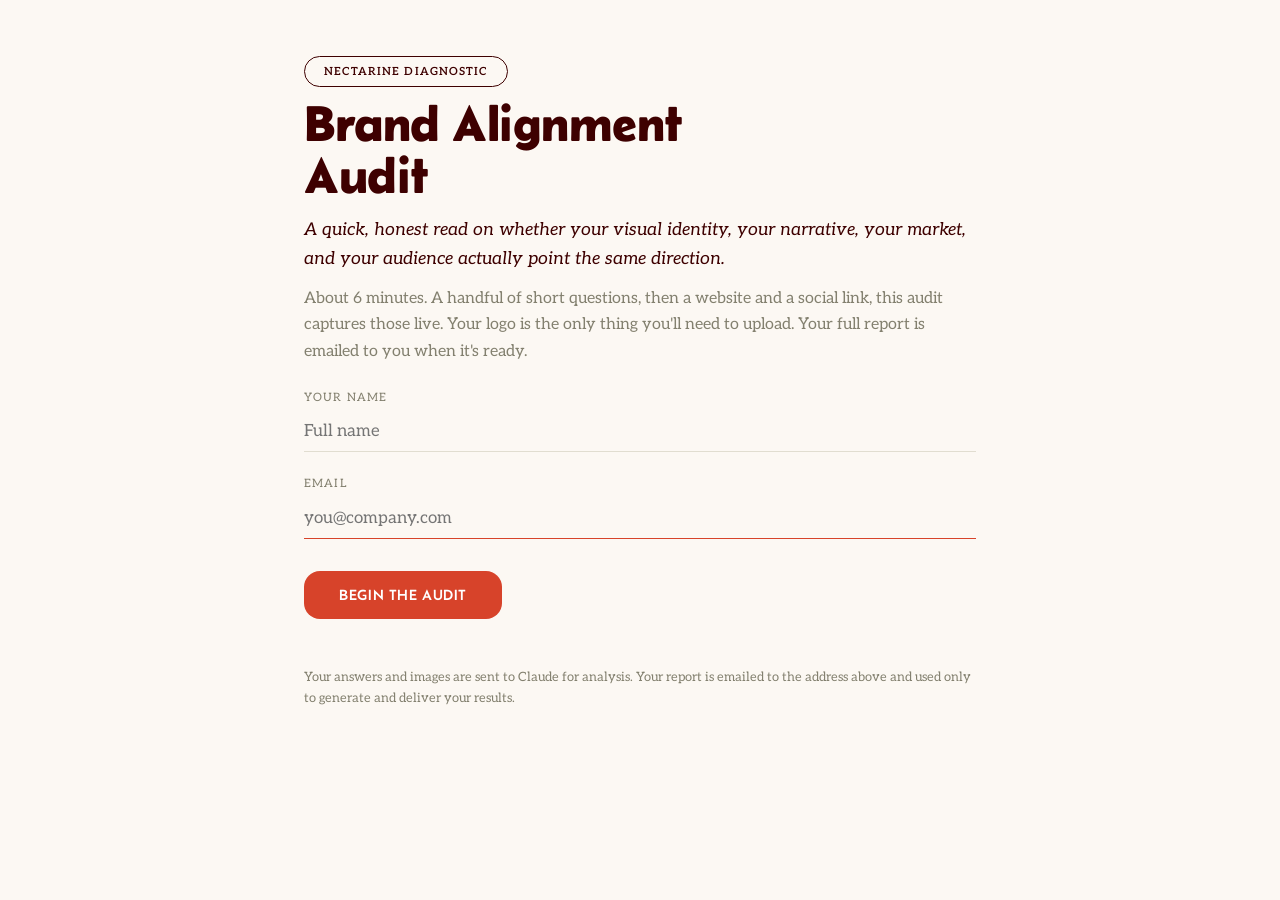
==== public/index.html @ aeb6fb5d "Add files via upload" ====
<!DOCTYPE html>
<html lang="en">
<head>
<meta charset="UTF-8">
<meta name="viewport" content="width=device-width, initial-scale=1.0">
<title>Brand Alignment Audit — Nectarine</title>
<style>
@import url('https://fonts.googleapis.com/css2?family=Belanosima:wght@400;600;700&family=Aleo:ital,wght@0,400;0,500;0,700;1,400&display=swap');

:root{
  --bg:#FCF8F3;
  --surface:#FFFFFF;
  --ink:#3E0000;
  --muted:#83806F;
  --line:#E1DDD0;
  --accent:#D7432A;
  --accent-soft:#F8DED5;
  --warn:#B8860B;
  --teal:#1F5C55;
  --teal-soft:#E3EEEB;
  --font-display:'Belanosima', sans-serif;
  --font-body:'Aleo', Georgia, serif;
  --font-mono:'Aleo', Georgia, serif;
}

*{box-sizing:border-box;}
html,body{margin:0;padding:0;}
body{
  background:var(--bg);
  color:var(--ink);
  font-family:var(--font-body);
  -webkit-font-smoothing:antialiased;
  min-height:100vh;
}
#app{
  max-width:720px;
  margin:0 auto;
  padding:clamp(1.5rem, 5vw, 3.5rem) clamp(1.25rem, 4vw, 1.5rem) 5rem;
}
::selection{background:var(--accent-soft);}

.eyebrow{
  display:inline-block;
  font-family:var(--font-mono);
  font-weight:600;
  font-size:.7rem;
  letter-spacing:.1em;
  text-transform:uppercase;
  color:var(--ink);
  border:1.5px solid var(--ink);
  border-radius:999px;
  padding:.5rem 1.2rem;
}
h1,h2,h3{
  font-family:var(--font-display);
  font-weight:600;
  letter-spacing:-0.01em;
  margin:0;
}
.h-intro{font-size:clamp(2.1rem, 6vw, 3.1rem); line-height:1.05; margin-top:.6rem;}
.h-question{font-size:clamp(1.5rem, 4.5vw, 2rem); line-height:1.15; margin-top:.9rem;}
.h-section{font-size:1.05rem; letter-spacing:.02em;}
p{line-height:1.65; margin:0.8rem 0 0;}
.lede{font-size:1.1rem; font-style:italic; color:var(--ink); margin-top:.9rem;}
.muted{color:var(--muted);}
.mono{font-family:var(--font-mono);}
.small{font-size:.8rem;}

a, .link-btn{color:var(--ink); cursor:pointer;}

/* buttons */
.btn{
  font-family:var(--font-display);
  font-weight:400;
  font-size:.92rem;
  letter-spacing:.04em;
  text-transform:uppercase;
  border:none;
  border-radius:16px;
  padding:1rem 2.2rem;
  cursor:pointer;
  transition:transform .12s ease, filter .15s ease, opacity .15s ease;
}
.btn-primary{background:var(--accent); color:#fff;}
.btn-primary:hover:not(:disabled){filter:brightness(0.88);}
.btn-primary:active:not(:disabled){transform:translateY(1px);}
.btn-primary:disabled{opacity:.35; cursor:not-allowed;}
.btn-ghost{
  background:none;
  font-family:var(--font-mono);
  font-size:.75rem;
  letter-spacing:.08em;
  text-transform:uppercase;
  color:var(--muted);
  text-decoration:underline;
  padding:0;
  border:none;
}
.btn-ghost:hover{color:var(--ink);}

.row-actions{display:flex; align-items:center; justify-content:space-between; margin-top:2rem; gap:1rem; flex-wrap:wrap;}

/* progress */
.progress-wrap{margin-bottom:2.2rem;}
.progress-track{height:2px; background:var(--line); width:100%; margin-top:.6rem; position:relative;}
.progress-fill{height:2px; background:var(--accent); transition:width .4s ease;}

/* inputs */
textarea, input[type=text], input[type=email]{
  width:100%;
  font-family:var(--font-body);
  font-size:1.05rem;
  color:var(--ink);
  background:transparent;
  border:none;
  border-bottom:1.5px solid var(--line);
  padding:.6rem 0;
  resize:vertical;
  min-height:5.5rem;
  outline:none;
  transition:border-color .15s ease;
}
textarea:focus, input[type=text]:focus, input[type=email]:focus{border-color:var(--accent);}
input[type=text], input[type=email]{min-height:auto;}

.field{margin-top:1.6rem;}
.field label{display:block; font-family:var(--font-mono); font-size:.72rem; letter-spacing:.1em; text-transform:uppercase; color:var(--muted); margin-bottom:.5rem;}
.field-error{font-family:var(--font-mono); font-size:.72rem; color:var(--accent); margin-top:.4rem;}

/* upload zones */
.upload-zone{
  display:block;
  border:1.5px dashed var(--line);
  padding:1.1rem 1rem;
  text-align:center;
  cursor:pointer;
  transition:border-color .15s ease, background .15s ease;
  font-family:var(--font-mono);
  font-size:.78rem;
  color:var(--muted);
}
.upload-zone:hover{border-color:var(--accent); color:var(--ink);}
.upload-zone input{display:none;}
.thumb-row{display:flex; flex-wrap:wrap; gap:.6rem; margin-top:.7rem;}
.thumb{position:relative; width:64px; height:64px; border:1px solid var(--line); overflow:hidden;}
.thumb img{width:100%; height:100%; object-fit:cover; display:block;}
.thumb .rm{
  position:absolute; top:0; right:0; background:rgba(62,0,0,.75); color:#fff;
  width:18px; height:18px; font-size:.65rem; line-height:18px; text-align:center; cursor:pointer;
  font-family:var(--font-mono);
}

/* live screenshot preview */
.shot-preview{margin-top:.7rem; border:1px solid var(--line); background:var(--surface); padding:.6rem;}
.shot-preview img{width:100%; height:auto; display:block; max-height:220px; object-fit:cover; background:var(--bg); min-height:60px;}
.shot-meta{display:flex; align-items:center; justify-content:space-between; margin-top:.5rem; flex-wrap:wrap; gap:.5rem;}
.shot-status{font-family:var(--font-mono); font-size:.68rem; letter-spacing:.06em; text-transform:uppercase; color:var(--muted);}
.shot-actions{display:flex; gap:1rem;}
.shot-override-row{margin-top:.6rem;}

/* loading */
.loading-wrap{min-height:40vh; display:flex; flex-direction:column; align-items:center; justify-content:center; text-align:center;}
.loading-word{
  font-family:var(--font-display); font-weight:600; font-size:clamp(2.2rem,7vw,3.2rem);
  filter:blur(9px); opacity:.45; animation:pulseFuzz 1.8s ease-in-out infinite;
}
@keyframes pulseFuzz{
  0%{filter:blur(9px); opacity:.35;}
  50%{filter:blur(1px); opacity:.95;}
  100%{filter:blur(9px); opacity:.35;}
}
.loading-msg{font-family:var(--font-mono); font-size:.78rem; letter-spacing:.08em; text-transform:uppercase; color:var(--muted); margin-top:1.4rem; min-height:1.2em;}

/* report */
.score-block{margin-top:.4rem;}
.score-word{
  font-family:var(--font-display); font-weight:600;
  font-size:clamp(2.4rem, 8vw, 4rem); letter-spacing:-0.02em; line-height:1;
  animation-duration:1.4s; animation-timing-function:ease; animation-fill-mode:forwards;
}
.score-word.aligned{color:var(--teal); animation-name:focusInFull;}
.score-word.some{color:var(--accent); animation-name:focusInPartial;}
.score-word.significant{color:var(--accent); animation-name:focusInHeavy;}
@keyframes focusInFull{from{filter:blur(9px); opacity:0;} to{filter:blur(0px); opacity:1;}}
@keyframes focusInPartial{from{filter:blur(11px); opacity:0;} to{filter:blur(2.5px); opacity:1;}}
@keyframes focusInHeavy{from{filter:blur(13px); opacity:0;} to{filter:blur(5px); opacity:.92;}}
.score-caption{font-family:var(--font-mono); font-size:.7rem; letter-spacing:.08em; text-transform:uppercase; color:var(--muted); margin-top:.6rem;}

.section{margin-top:2.6rem; padding-top:1.6rem; border-top:1px solid var(--line);}
.section-num{font-family:var(--font-mono); font-size:.72rem; color:var(--accent); letter-spacing:.1em;}

.chip-row{margin-top:.7rem;}
.chip{
  display:inline-block; font-family:var(--font-mono); font-size:.7rem; letter-spacing:.05em; text-transform:uppercase;
  border:1px solid var(--line); border-radius:999px; padding:.28rem .7rem; margin:0 .35rem .35rem 0;
}
.chip.overlap{border-color:var(--teal); color:var(--teal); background:var(--teal-soft);}

.flag-list{margin-top:.7rem; padding-left:1.1rem;}
.flag-list li{margin-bottom:.3rem; font-size:.92rem;}

.consider-box{border-left:3px solid var(--accent); background:var(--accent-soft); padding:.7rem 1rem; margin-top:.8rem;}
.consider-box .issue{font-weight:600; font-family:var(--font-display); font-size:.9rem;}
.consider-box .example{font-size:.88rem; margin-top:.3rem; color:var(--ink);}

.check-row{display:flex; gap:.7rem; padding:.6rem 0; border-bottom:1px solid var(--line); align-items:flex-start;}
.check-row:last-child{border-bottom:none;}
.check-icon{font-family:var(--font-mono); font-size:.85rem; width:1.1rem; flex-shrink:0; margin-top:.1rem;}
.check-icon.bad{color:var(--accent);}
.check-icon.warn{color:var(--warn);}
.check-icon.good{color:var(--teal);}
.check-label{font-size:.92rem;}
.check-note{font-family:var(--font-mono); font-size:.72rem; color:var(--muted); margin-top:.15rem;}

.fuzz-source{background:var(--accent-soft); padding:1rem 1.1rem; margin-top:.8rem; font-size:.95rem;}

.footer-note{margin-top:3rem; text-align:center;}
.footer-logo{width:110px; height:auto; opacity:.55; margin:0 auto; display:block;}

.error-box{border:1.5px solid var(--accent); padding:1.2rem; margin-top:1.5rem; font-size:.92rem;}

@media (max-width:520px){
  .row-actions{flex-direction:column; align-items:flex-start;}
}
</style>
</head>
<body>
<div id="app"></div>

<script>
(function(){

/* Five questions, down from the original seven. Two were folded into
   neighbors (why-it-exists into what-you-do, how-you-want-to-be-perceived
   into industry/comparables) rather than dropped, since the analysis
   prompts below still rely on that signal for detecting an intentional
   "bridge" between two worlds. */
var CORE_QUESTIONS = [
  { text: "What does your business do, and why does it exist?" },
  { text: "Who is your ideal customer, and what problem are you solving for them?" },
  { text: "What different worlds, if any, does your business bridge: industries, audiences, traditions, price points, old and new? Where does your offer sit between them?" },
  { text: "Your industry, two or three brands you'd want to be compared against, and any way you want to be perceived that you're not confident you're achieving." },
  { text: "Your core values, if you've put them into words.", skipNote: "(not specified, infer implied values from the mission or why answer above instead)" }
];

var CHECKLIST_LABELS = [
  "Buttons are consistent in size, shape, and style",
  "Buttons and links work as expected",
  "The site resizes well across devices",
  "The logo stays legible at small scale",
  "The logo holds up cleanly at large scale",
  "Colors and fonts stay consistent across posts and pages",
  "Images feel consistent, not generic stock",
  "A favicon is set on the website",
  "The social grid or cover images have a visual rhythm",
  "Writing style stays consistent across pages and posts",
  "Padding and text alignment are consistent",
  "A clear grid system underlies the layout"
];

var LOADING_MESSAGES = [
  "Reading the visual identity",
  "Reading the verbal identity",
  "Comparing tone signals",
  "Checking market and audience fit",
  "Running the execution checklist",
  "Drafting the report"
];

var LOGO_DATA_URI = "[data-uri]";

function freshState(){
  return {
    screen: 'intro',
    companyName: '',
    qIndex: 0,
    questions: CORE_QUESTIONS.slice(),
    answers: ['','','','',''],
    followUpsFetched: false,
    logo: null,
    site: '',
    siteOverride: null,
    siteAttempt: 0,
    social: '',
    socialOverride: null,
    socialAttempt: 0,
    leadName: '',
    leadEmail: '',
    leadError: '',
    report: null,
    errorMsg: ''
  };
}

var state = freshState();
var loadingTimer = null;

function esc(str){
  if(str === null || str === undefined) return '';
  return String(str)
    .replace(/&/g,'&amp;')
    .replace(/</g,'&lt;')
    .replace(/>/g,'&gt;')
    .replace(/"/g,'&quot;');
}

function isValidEmail(v){
  return /^[^\s@]+@[^\s@]+\.[^\s@]+$/.test((v||'').trim());
}

function resizeImage(file, maxDim, quality){
  maxDim = maxDim || 1100;
  quality = quality || 0.82;
  return new Promise(function(resolve, reject){
    var reader = new FileReader();
    reader.onload = function(e){
      var img = new Image();
      img.onload = function(){
        var w = img.width, h = img.height;
        if(w > h){ if(w > maxDim){ h = Math.round(h * maxDim / w); w = maxDim; } }
        else { if(h > maxDim){ w = Math.round(w * maxDim / h); h = maxDim; } }
        var canvas = document.createElement('canvas');
        canvas.width = w; canvas.height = h;
        var ctx = canvas.getContext('2d');
        ctx.fillStyle = "#FFFFFF";
        ctx.fillRect(0,0,w,h);
        ctx.drawImage(img,0,0,w,h);
        var dataUrl = canvas.toDataURL('image/jpeg', quality);
        resolve({data: dataUrl.split(',')[1], media_type:'image/jpeg', preview: dataUrl});
      };
      img.onerror = function(){ reject(new Error("Could not read image")); };
      img.src = e.target.result;
    };
    reader.onerror = function(){ reject(new Error("Could not read file")); };
    reader.readAsDataURL(file);
  });
}

function normalizeUrl(raw){
  raw = (raw || '').trim();
  if(!raw) return '';
  if(!/^https?:\/\//i.test(raw)){ raw = 'https://' + raw; }
  return raw;
}

/* Live screenshots now run server-side against Cloudflare's Browser
   Rendering API (see functions/api/screenshot.js), not the old
   client-side mshots embed. The endpoint renders synchronously and
   returns the image directly, so there's no polling or placeholder
   flicker to work around, just a normal image load with a status line
   and an upload fallback for sites or logged-in social pages that
   block automated rendering. */
function shotSrc(kind){
  var url = state[kind];
  if(!url) return '';
  var attempt = state[kind + 'Attempt'] || 0;
  return '/api/screenshot?url=' + encodeURIComponent(url) + (attempt ? ('&r=' + attempt) : '');
}

function shotBodyHTML(kind){
  var url = state[kind];
  var override = state[kind + 'Override'];
  if(override){
    return '<div class="shot-preview"><img src="' + override.preview + '">'
      + '<div class="shot-meta"><span class="shot-status">Uploaded manually</span>'
      + '<span class="shot-actions"><span class="link-btn btn-ghost" data-action="rm-override">Remove</span></span></div></div>';
  }
  if(url){
    var imgId = kind + '-shot-img';
    return '<div class="shot-preview"><img id="' + imgId + '" src="' + shotSrc(kind) + '"'
      + ' onload="window.__shotLoaded && window.__shotLoaded(\'' + kind + '\')"'
      + ' onerror="window.__shotError && window.__shotError(\'' + kind + '\')">'
      + '<div class="shot-meta"><span class="shot-status" id="' + kind + '-shot-status">Capturing a live preview, this can take a few seconds</span>'
      + '<span class="shot-actions">'
      + '<span class="link-btn btn-ghost" data-action="retake">Retake</span>'
      + '<span class="link-btn btn-ghost" data-action="show-override">Upload instead</span>'
      + '</span></div></div>'
      + '<div class="shot-override-row" id="' + kind + '-override-row" style="display:none;">'
      + '  <label class="upload-zone" for="' + kind + '-override-input">Click to upload a screenshot instead<input type="file" id="' + kind + '-override-input" accept="image/*"></label>'
      + '</div>';
  }
  return '';
}

function refreshShotBody(kind){
  var container = document.getElementById(kind + '-body');
  if(container){ container.innerHTML = shotBodyHTML(kind); }
  bindShotBody(kind);
}

function bindShotBody(kind){
  var container = document.getElementById(kind + '-body');
  if(!container) return;
  var retake = container.querySelector('[data-action="retake"]');
  if(retake){
    retake.onclick = function(){
      state[kind + 'Attempt'] = (state[kind + 'Attempt'] || 0) + 1;
      var status = document.getElementById(kind + '-shot-status');
      if(status) status.textContent = 'Retaking...';
      var img = document.getElementById(kind + '-shot-img');
      if(img) img.src = shotSrc(kind);
    };
  }
  var showOverride = container.querySelector('[data-action="show-override"]');
  if(showOverride){
    showOverride.onclick = function(){
      var row = document.getElementById(kind + '-override-row');
      if(row) row.style.display = 'block';
    };
  }
  var overrideInput = document.getElementById(kind + '-override-input');
  if(overrideInput){
    overrideInput.addEventListener('change', function(e){
      var f = e.target.files[0];
      if(f){ resizeImage(f).then(function(img){ state[kind + 'Override'] = img; refreshShotBody(kind); }); }
    });
  }
  var rmOverride = container.querySelector('[data-action="rm-override"]');
  if(rmOverride){
    rmOverride.onclick = function(){ state[kind + 'Override'] = null; refreshShotBody(kind); };
  }
}

window.__shotLoaded = function(kind){
  var status = document.getElementById(kind + '-shot-status');
  if(status){ status.textContent = 'Live preview captured'; }
};
window.__shotError = function(kind){
  var status = document.getElementById(kind + '-shot-status');
  if(status){ status.textContent = "Couldn't capture this one automatically, some sites and most logged-in social pages block it. Upload a screenshot below instead."; }
};

function bindShotField(kind){
  var input = document.getElementById(kind + '-field');
  if(input){
    input.addEventListener('change', function(e){
      var normalized = normalizeUrl(e.target.value);
      state[kind] = normalized;
      state[kind + 'Override'] = null;
      state[kind + 'Attempt'] = 0;
      refreshShotBody(kind);
    });
  }
  bindShotBody(kind);
}

function render(){
  var app = document.getElementById('app');
  if(state.screen === 'intro') app.innerHTML = renderIntro();
  else if(state.screen === 'company') app.innerHTML = renderCompany();
  else if(state.screen === 'question') app.innerHTML = renderQuestion();
  else if(state.screen === 'followup-loading') app.innerHTML = renderMiniLoading("Reviewing your answers");
  else if(state.screen === 'assets') app.innerHTML = renderAssets();
  else if(state.screen === 'generating') app.innerHTML = renderGenerating();
  else if(state.screen === 'report') app.innerHTML = renderReport();
  else if(state.screen === 'error') app.innerHTML = renderErrorScreen();
  bindEvents();
}

/* ---------- INTRO / EMAIL GATE ---------- */
function renderIntro(){
  var nameVal = esc(state.leadName);
  var emailVal = esc(state.leadEmail);
  var errorHTML = state.leadError ? '<div class="field-error">' + esc(state.leadError) + '</div>' : '';
  return ''
  + '<div class="eyebrow">Nectarine Diagnostic</div>'
  + '<h1 class="h-intro">Brand Alignment<br>Audit</h1>'
  + '<p class="lede">A quick, honest read on whether your visual identity, your narrative, your market, and your audience actually point the same direction.</p>'
  + '<p class="muted">About 6 minutes. A handful of short questions, then a website and a social link, this audit captures those live. Your logo is the only thing you\'ll need to upload. Your full report is emailed to you when it\'s ready.</p>'
  + '<div class="field">'
  + '  <label>Your name</label>'
  + '  <input type="text" id="lead-name-field" placeholder="Full name" value="' + nameVal + '">'
  + '</div>'
  + '<div class="field">'
  + '  <label>Email</label>'
  + '  <input type="email" id="lead-email-field" placeholder="you@company.com" value="' + emailVal + '">'
  + '  ' + errorHTML
  + '</div>'
  + '<div class="row-actions">'
  + '  <button class="btn btn-primary" id="start-btn">Begin the audit</button>'
  + '</div>'
  + '<p class="mono small muted" style="margin-top:3rem;">Your answers and images are sent to Claude for analysis. Your report is emailed to the address above and used only to generate and deliver your results.</p>';
}

/* ---------- COMPANY NAME ---------- */
function renderCompany(){
  var val = esc(state.companyName);
  return ''
  + '<div class="eyebrow">First</div>'
  + '<h2 class="h-question">What\'s the name of your company or brand?</h2>'
  + '<div class="field">'
  + '  <input type="text" id="company-field" placeholder="Your company name" value="' + val + '" autofocus>'
  + '</div>'
  + '<div class="row-actions">'
  + '  <span class="link-btn btn-ghost" id="back-btn">← Start over</span>'
  + '  <button class="btn btn-primary" id="continue-btn"' + (val.trim() ? '' : ' disabled') + '>Continue</button>'
  + '</div>';
}

/* ---------- QUESTION ---------- */
function renderQuestion(){
  var total = state.questions.length;
  var idx = state.qIndex;
  var q = state.questions[idx];
  var pct = Math.round(((idx) / total) * 100);
  var val = esc(state.answers[idx] || '');
  var skipLink = '<p style="margin-top:1rem;"><span class="link-btn btn-ghost" id="skip-btn">Skip this question</span></p>';
  return ''
  + '<div class="progress-wrap">'
  + '  <div class="mono small muted">QUESTION ' + String(idx+1).padStart(2,'0') + ' / ' + String(total).padStart(2,'0') + '</div>'
  + '  <div class="progress-track"><div class="progress-fill" style="width:' + pct + '%"></div></div>'
  + '</div>'
  + '<h2 class="h-question">' + esc(q.text) + '</h2>'
  + '<div class="field">'
  + '  <textarea id="answer-field" autofocus>' + val + '</textarea>'
  + '</div>'
  + skipLink
  + '<div class="row-actions">'
  + '  <span class="link-btn btn-ghost" id="back-btn">← Back</span>'
  + '  <button class="btn btn-primary" id="continue-btn" disabled>Continue</button>'
  + '</div>'
  + '<p class="mono small muted" style="margin-top:1rem;">⌘ / Ctrl + Enter to continue</p>';
}

/* ---------- MINI LOADING ---------- */
function renderMiniLoading(msg){
  return '<div class="loading-wrap" style="min-height:30vh;">'
  + '<div class="loading-word" style="font-size:1.6rem;">Nectarine</div>'
  + '<div class="loading-msg">' + esc(msg) + '</div>'
  + '</div>';
}

/* ---------- ASSETS ---------- */
function shotFieldHTML(kind, label, placeholder){
  return ''
  + '<div class="field">'
  + '  <label>' + esc(label) + '</label>'
  + '  <input type="text" id="' + kind + '-field" placeholder="' + esc(placeholder) + '" value="' + esc(state[kind]) + '">'
  + '  <div id="' + kind + '-body">' + shotBodyHTML(kind) + '</div>'
  + '</div>';
}

function renderAssets(){
  var logoThumb = state.logo ? '<div class="thumb"><img src="' + state.logo.preview + '"><span class="rm" data-action="rm-logo">×</span></div>' : '';
  return ''
  + '<div class="eyebrow">Next</div>'
  + '<h2 class="h-question">Your assets</h2>'
  + '<p class="muted">All of these are optional, but the more the audit has to look at, the sharper the visual read. The site and social link capture themselves, live.</p>'
  + shotFieldHTML('site', 'Website URL', 'https://')
  + shotFieldHTML('social', 'Social profile URL (Instagram, LinkedIn, etc.)', 'https://')
  + '<div class="field">'
  + '  <label>Logo (optional)</label>'
  + '  <label class="upload-zone" for="logo-input">' + (state.logo ? 'Replace logo file' : 'Click to upload a logo file') + '<input type="file" id="logo-input" accept="image/*"></label>'
  + '  <div class="thumb-row">' + logoThumb + '</div>'
  + '</div>'
  + '<div class="row-actions">'
  + '  <span class="link-btn btn-ghost" id="back-btn">← Back</span>'
  + '  <button class="btn btn-primary" id="continue-btn">Continue</button>'
  + '</div>'
  + '<p class="mono small muted" style="margin-top:1.6rem;">Some sites and most social platforms occasionally block automatic capture. If a preview looks blank or stuck, use the upload option beneath it.</p>';
}

/* ---------- GENERATING ---------- */
function renderGenerating(){
  return '<div class="loading-wrap">'
  + '<div class="loading-word">Nectarine</div>'
  + '<div class="loading-msg" id="loading-msg">' + LOADING_MESSAGES[0] + '</div>'
  + '</div>';
}

/* ---------- ERROR ---------- */
function renderErrorScreen(){
  return ''
  + '<h2 class="h-question">Something didn\'t load</h2>'
  + '<div class="error-box">' + esc(state.errorMsg || 'The audit ran into a problem generating your report.') + '</div>'
  + '<div class="row-actions">'
  + '  <span class="link-btn btn-ghost" id="back-to-assets">← Back</span>'
  + '  <button class="btn btn-primary" id="retry-btn">Try again</button>'
  + '</div>';
}

/* ---------- REPORT ---------- */
function scoreClass(score){
  if(score === 'Aligned') return 'aligned';
  if(score === 'Significant Fuzz') return 'significant';
  return 'some';
}
function scoreCaption(score){
  if(score === 'Aligned') return 'Sharp. The word above is fully in focus.';
  if(score === 'Significant Fuzz') return 'Heavy fuzz. The word above stays out of focus on purpose.';
  return 'Some fuzz. The word above only partly sharpens.';
}

function renderReport(){
  var r = state.report;
  var sc = scoreClass(r.overall_score);
  var visualTone = (r.visual_tone||[]).map(function(w){return '<span class="chip">'+esc(w)+'</span>';}).join('');
  var verbalTone = (r.verbal_tone||[]).map(function(w){return '<span class="chip">'+esc(w)+'</span>';}).join('');
  var overlap = (r.alignment_overlap||[]).map(function(w){return '<span class="chip overlap">'+esc(w)+'</span>';}).join('');
  var visualFlags = (r.visual_red_flags||[]).length ? '<ul class="flag-list">' + r.visual_red_flags.map(function(f){return '<li>'+esc(f)+'</li>';}).join('') + '</ul>' : '<p class="mono small muted" style="margin-top:.6rem;">Nothing here reads against the stated direction.</p>';
  var verbalFlags = (r.verbal_red_flags||[]).length ? '<ul class="flag-list">' + r.verbal_red_flags.map(function(f){return '<li>'+esc(f)+'</li>';}).join('') + '</ul>' : '<p class="mono small muted" style="margin-top:.6rem;">Nothing here reads against the stated direction.</p>';
  var conflicts = (r.alignment_conflicts||[]).length ? r.alignment_conflicts.map(function(c){
    return '<div class="consider-box"><div class="issue">'+esc(c.issue)+'</div><div class="example">'+esc(c.example)+'</div></div>';
  }).join('') : '<p class="mono small muted" style="margin-top:.6rem;">The visual and verbal reads broadly line up.</p>';
  var checklist = CHECKLIST_LABELS.map(function(label, i){
    var item = (r.execution_checklist && r.execution_checklist[i]) || {severity:'ok', note:''};
    if(item.not_applicable) { return ''; }
    var icon = item.severity === 'issue' ? '<span class="check-icon bad">✕</span>'
      : item.severity === 'warning' ? '<span class="check-icon warn">!</span>'
      : '<span class="check-icon good">✓</span>';
    return '<div class="check-row">' + icon + '<div><div class="check-label">'+esc(label)+'</div>' + (item.note ? '<div class="check-note">'+esc(item.note)+'</div>' : '') + '</div></div>';
  }).join('');
  var emailNote = '';
  if(r.email && r.email.sent){
    emailNote = '<p class="mono small muted" style="margin-top:.6rem;">Also sent to ' + esc(r.email.to) + '.</p>';
  } else if(r.email && r.email.to && !r.email.sent){
    emailNote = '<p class="mono small muted" style="margin-top:.6rem;">This report is saved above, but the emailed copy to ' + esc(r.email.to) + ' didn\'t go through.</p>';
  }
  var fuzzSourceBlock = (r.fuzz_source && r.overall_score !== 'Aligned') ? ''
    + '<div class="section">'
    + '  <div class="section-num mono">06 — WHERE THE FUZZ IS COMING FROM</div>'
    + '  <div class="fuzz-source">' + esc(r.fuzz_source) + '</div>'
    + '</div>' : '';

  return ''
  + '<div class="eyebrow">Brand Alignment Audit</div>'
  + '<h1 class="h-intro" style="font-size:clamp(1.6rem,4.5vw,2.2rem);">' + esc(r.business_name || state.companyName || 'Your brand') + '</h1>'
  + '<div class="score-block">'
  + '  <div class="score-word ' + sc + '">' + esc(r.overall_score) + '</div>'
  + '  <div class="score-caption">' + scoreCaption(r.overall_score) + '</div>'
  + '</div>'
  + '<p class="lede">' + esc(r.snapshot) + '</p>'
  + emailNote

  + '<div class="section">'
  + '  <div class="section-num mono">01 — VISUAL IDENTITY</div>'
  + '  <h3 class="h-section" style="margin-top:.5rem;">How it reads</h3>'
  + '  <div class="chip-row">' + (visualTone || '<span class="mono small muted">No images provided</span>') + '</div>'
  + '  <p>' + esc(r.visual_findings) + '</p>'
  + '  ' + visualFlags
  + '</div>'

  + '<div class="section">'
  + '  <div class="section-num mono">02 — VERBAL IDENTITY</div>'
  + '  <h3 class="h-section" style="margin-top:.5rem;">How it reads</h3>'
  + '  <div class="chip-row">' + verbalTone + '</div>'
  + '  <p>' + esc(r.verbal_findings) + '</p>'
  + '  ' + verbalFlags
  + '</div>'

  + '<div class="section">'
  + '  <div class="section-num mono">03 — VISUAL / VERBAL ALIGNMENT</div>'
  + '  <p>' + esc(r.alignment_summary) + '</p>'
  + '  <div class="chip-row">' + (overlap || '<span class="mono small muted">No shared tone words</span>') + '</div>'
  + '  ' + conflicts
  + '</div>'

  + '<div class="section">'
  + '  <div class="section-num mono">04 — MARKET AND AUDIENCE FIT</div>'
  + '  <p>' + esc(r.market_category_norms) + '</p>'
  + '  <p>' + esc(r.market_audience_match) + '</p>'
  + '</div>'

  + '<div class="section">'
  + '  <div class="section-num mono">05 — EXECUTION AND CONSISTENCY</div>'
  + '  <p class="mono small muted" style="margin-top:.5rem;">A check means this looks solid. An exclamation is worth a look, not a confirmed problem. An x means there is clear evidence something is off.</p>'
  + '  <div style="margin-top:.8rem;">' + checklist + '</div>'
  + '</div>'

  + fuzzSourceBlock

  + '<div class="footer-note">'
  + '  <button class="btn btn-primary" id="restart-btn">Run another audit</button>'
  + '  <img class="footer-logo" src="' + LOGO_DATA_URI + '" alt="Nectarine" style="margin-top:2rem;">'
  + '</div>';
}

/* ---------- EVENTS ---------- */
function bindEvents(){
  if(state.screen === 'intro'){
    var nameField = document.getElementById('lead-name-field');
    var emailField = document.getElementById('lead-email-field');
    emailField.focus();
    function tryStart(){
      state.leadName = nameField.value.trim();
      state.leadEmail = emailField.value.trim();
      if(!isValidEmail(state.leadEmail)){
        state.leadError = 'Add a valid email to continue.';
        render();
        return;
      }
      state.leadError = '';
      state.screen = 'company';
      render();
    }
    emailField.addEventListener('keydown', function(e){
      if(e.key === 'Enter'){ tryStart(); }
    });
    document.getElementById('start-btn').onclick = tryStart;
  }
  else if(state.screen === 'company'){
    var field = document.getElementById('company-field');
    var cont = document.getElementById('continue-btn');
    field.addEventListener('input', function(){ cont.disabled = field.value.trim().length === 0; });
    field.focus();
    field.addEventListener('keydown', function(e){
      if(e.key === 'Enter' && !cont.disabled){ cont.click(); }
    });
    document.getElementById('back-btn').onclick = function(){ state.screen = 'intro'; render(); };
    cont.onclick = function(){
      state.companyName = field.value.trim();
      state.screen = 'question'; state.qIndex = 0;
      render();
    };
  }
  else if(state.screen === 'question'){
    var field = document.getElementById('answer-field');
    var cont = document.getElementById('continue-btn');
    function sync(){ cont.disabled = field.value.trim().length === 0; }
    field.addEventListener('input', sync);
    field.focus();
    var len = field.value.length; field.setSelectionRange(len, len);
    sync();
    field.addEventListener('keydown', function(e){
      if((e.metaKey || e.ctrlKey) && e.key === 'Enter' && !cont.disabled){ cont.click(); }
    });
    document.getElementById('back-btn').onclick = function(){
      if(state.qIndex > 0){ state.answers[state.qIndex] = field.value; state.qIndex--; render(); }
      else { state.screen = 'company'; render(); }
    };
    function advanceQuestion(){
      if(state.qIndex < state.questions.length - 1){
        state.qIndex++; render();
      } else if(!state.followUpsFetched){
        state.screen = 'followup-loading'; render();
        fetchFollowUps();
      } else {
        state.screen = 'assets'; render();
      }
    }
    cont.onclick = function(){
      state.answers[state.qIndex] = field.value.trim();
      advanceQuestion();
    };
    var skipBtn = document.getElementById('skip-btn');
    if(skipBtn){
      skipBtn.onclick = function(){
        state.answers[state.qIndex] = '';
        advanceQuestion();
      };
    }
  }
  else if(state.screen === 'assets'){
    bindShotField('site');
    bindShotField('social');
    document.getElementById('logo-input').addEventListener('change', function(e){
      var f = e.target.files[0];
      if(f){ resizeImage(f).then(function(img){ state.logo = img; render(); }); }
    });
    var rmLogo = document.querySelector('[data-action="rm-logo"]');
    if(rmLogo) rmLogo.onclick = function(){ state.logo = null; render(); };
    document.getElementById('back-btn').onclick = function(){ state.screen = 'question'; state.qIndex = state.questions.length - 1; render(); };
    document.getElementById('continue-btn').onclick = function(){
      var siteField = document.getElementById('site-field');
      var socialField = document.getElementById('social-field');
      if(siteField) state.site = normalizeUrl(siteField.value);
      if(socialField) state.social = normalizeUrl(socialField.value);
      submitLeadThenGenerate();
    };
  }
  else if(state.screen === 'generating'){
    var i = 0;
    var msgEl = document.getElementById('loading-msg');
    loadingTimer = setInterval(function(){
      i = (i+1) % LOADING_MESSAGES.length;
      if(msgEl) msgEl.textContent = LOADING_MESSAGES[i];
    }, 1700);
  }
  else if(state.screen === 'error'){
    document.getElementById('retry-btn').onclick = function(){ generateReport(); };
    document.getElementById('back-to-assets').onclick = function(){ state.screen = 'assets'; render(); };
  }
  else if(state.screen === 'report'){
    document.getElementById('restart-btn').onclick = function(){
      state = freshState();
      render();
    };
  }
}

/* ---------- FLOW LOGIC ---------- */
function buildAnswersPayload(){
  return state.questions.map(function(q, i){
    var ans = state.answers[i];
    var answerText;
    if(ans && ans.trim()){ answerText = ans; }
    else { answerText = q.skipNote || '(no answer given)'; }
    return { question: q.text, answer: answerText };
  });
}

function fetchFollowUps(){
  fetch('/api/followup', {
    method: 'POST',
    headers: {'Content-Type':'application/json'},
    body: JSON.stringify({ companyName: state.companyName, answers: buildAnswersPayload() })
  })
  .then(function(res){ return res.ok ? res.json() : { questions: [] }; })
  .then(function(result){
    state.followUpsFetched = true;
    var qs = (result && result.questions) || [];
    qs = qs.slice(0,2).map(function(q){ return {text: q}; });
    if(qs.length > 0){
      state.questions = state.questions.concat(qs);
      state.answers = state.answers.concat(qs.map(function(){ return ''; }));
      state.qIndex++;
      state.screen = 'question';
    } else {
      state.screen = 'assets';
    }
    render();
  })
  .catch(function(){
    state.followUpsFetched = true;
    state.screen = 'assets';
    render();
  });
}

function submitLeadThenGenerate(){
  // Email and name were already collected on the front page, so there is
  // no separate lead screen to linger on here, this goes straight to the
  // loading view and covers both the CRM call and the report generation
  // that follows it.
  clearInterval(loadingTimer);
  state.screen = 'generating';
  render();
  fetch('/api/lead', {
    method: 'POST',
    headers: {'Content-Type':'application/json'},
    body: JSON.stringify({
      name: state.leadName,
      email: state.leadEmail,
      companyName: state.companyName,
      answers: buildAnswersPayload()
    })
  })
  .catch(function(){ /* a CRM hiccup shouldn't block the report the person was promised */ })
  .then(function(){
    generateReport();
  });
}

function generateReport(){
  clearInterval(loadingTimer);
  state.screen = 'generating';
  render();

  var payload = {
    companyName: state.companyName,
    answers: buildAnswersPayload(),
    site: state.site || null,
    social: state.social || null,
    logo: state.logo ? { data: state.logo.data, media_type: state.logo.media_type } : null,
    siteOverride: state.siteOverride ? { data: state.siteOverride.data, media_type: state.siteOverride.media_type } : null,
    socialOverride: state.socialOverride ? { data: state.socialOverride.data, media_type: state.socialOverride.media_type } : null,
    leadEmail: state.leadEmail || null,
    leadName: state.leadName || null
  };

  fetch('/api/report', {
    method: 'POST',
    headers: {'Content-Type':'application/json'},
    body: JSON.stringify(payload)
  })
  .then(function(res){
    if(!res.ok){ throw new Error('Request failed with status ' + res.status); }
    return res.json();
  })
  .then(function(report){
    state.report = report;
    state.screen = 'report';
    render();
  })
  .catch(function(){
    state.errorMsg = "The audit couldn't finish generating. This sometimes happens with a slow connection, a site that blocks automatic capture, or a very large image. Try again, or go back and upload a screenshot instead.";
    state.screen = 'error';
    render();
  });
}

render();
})();
</script>
</body>
</html>
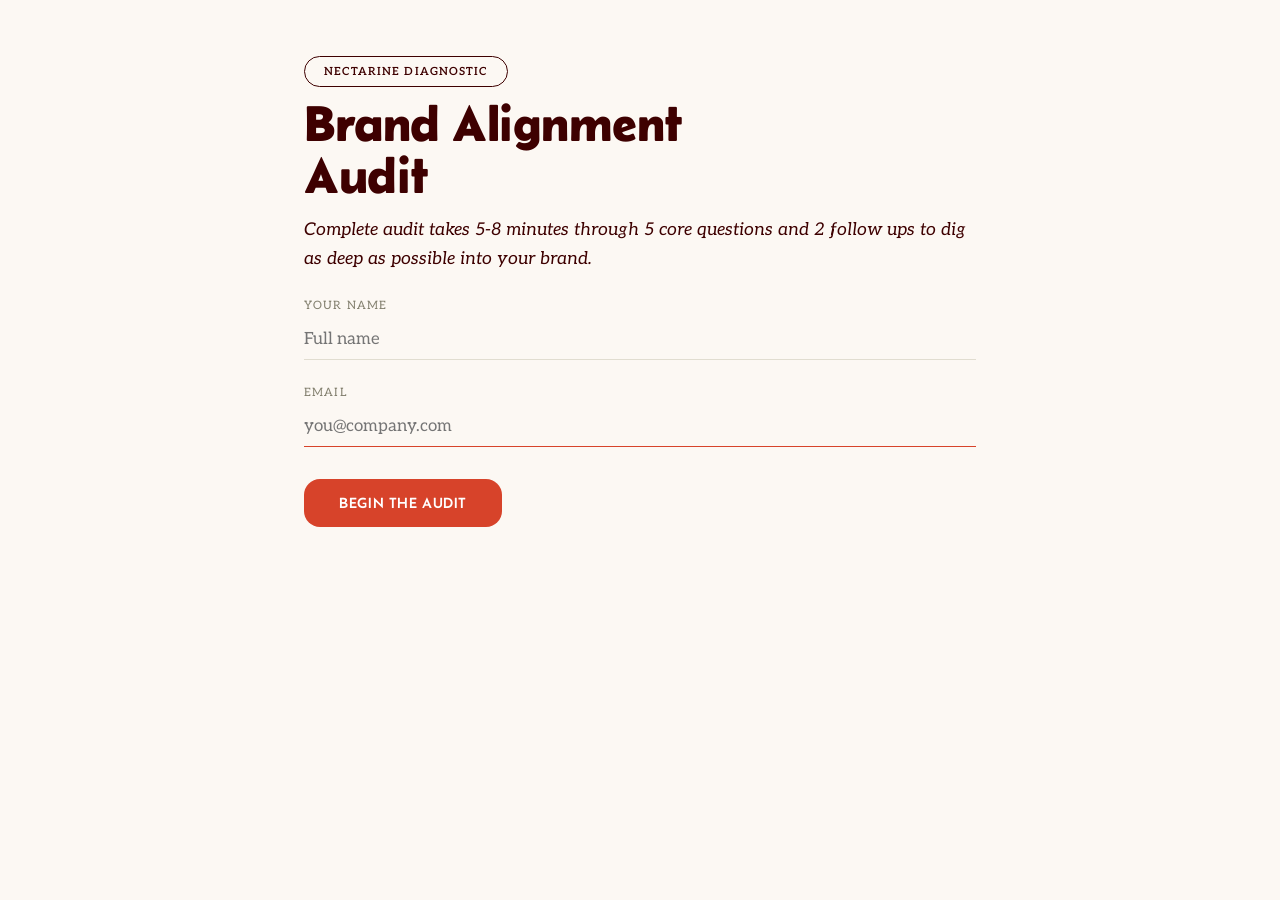
==== commit fb412f52: "Cursor swap" ====
--- a/public/index.html
+++ b/public/index.html
@@ -4,6 +4,7 @@
 <meta charset="UTF-8">
 <meta name="viewport" content="width=device-width, initial-scale=1.0">
 <title>Brand Alignment Audit — Nectarine</title>
+<link rel="stylesheet" href="cursor.css">
 <style>
 @import url('https://fonts.googleapis.com/css2?family=Belanosima:wght@400;600;700&family=Aleo:ital,wght@0,400;0,500;0,700;1,400&display=swap');
 
@@ -465,8 +466,7 @@
   return ''
   + '<div class="eyebrow">Nectarine Diagnostic</div>'
   + '<h1 class="h-intro">Brand Alignment<br>Audit</h1>'
-  + '<p class="lede">A quick, honest read on whether your visual identity, your narrative, your market, and your audience actually point the same direction.</p>'
-  + '<p class="muted">About 6 minutes. A handful of short questions, then a website and a social link, this audit captures those live. Your logo is the only thing you\'ll need to upload. Your full report is emailed to you when it\'s ready.</p>'
+  + '<p class="lede">Complete audit takes 5-8 minutes through 5 core questions and 2 follow ups to dig as deep as possible into your brand.</p>'
   + '<div class="field">'
   + '  <label>Your name</label>'
   + '  <input type="text" id="lead-name-field" placeholder="Full name" value="' + nameVal + '">'
@@ -479,7 +479,7 @@
   + '<div class="row-actions">'
   + '  <button class="btn btn-primary" id="start-btn">Begin the audit</button>'
   + '</div>'
-  + '<p class="mono small muted" style="margin-top:3rem;">Your answers and images are sent to Claude for analysis. Your report is emailed to the address above and used only to generate and deliver your results.</p>';
+  + '<p class="mono small muted" style="margin-top:3rem;"></p>';
 }
 
 /* ---------- COMPANY NAME ---------- */
@@ -892,5 +892,6 @@
 render();
 })();
 </script>
+<script src="cursor.js" defer></script>
 </body>
 </html>
--- a/public/cursor.css
+++ b/public/cursor.css
@@ -0,0 +1,28 @@
+.custom-cursor-active,
+.custom-cursor-active * {
+  cursor: none !important;
+}
+
+.custom-cursor-overlay {
+  position: fixed;
+  inset: 0;
+  z-index: 9999;
+  pointer-events: none;
+  opacity: 0;
+  transition: opacity 0.2s ease;
+}
+
+.custom-cursor-overlay.is-visible {
+  opacity: 1;
+}
+
+.custom-cursor-layer {
+  position: absolute;
+  top: 0;
+  left: 0;
+  will-change: transform;
+}
+
+.custom-cursor-shadow {
+  mix-blend-mode: multiply;
+}
